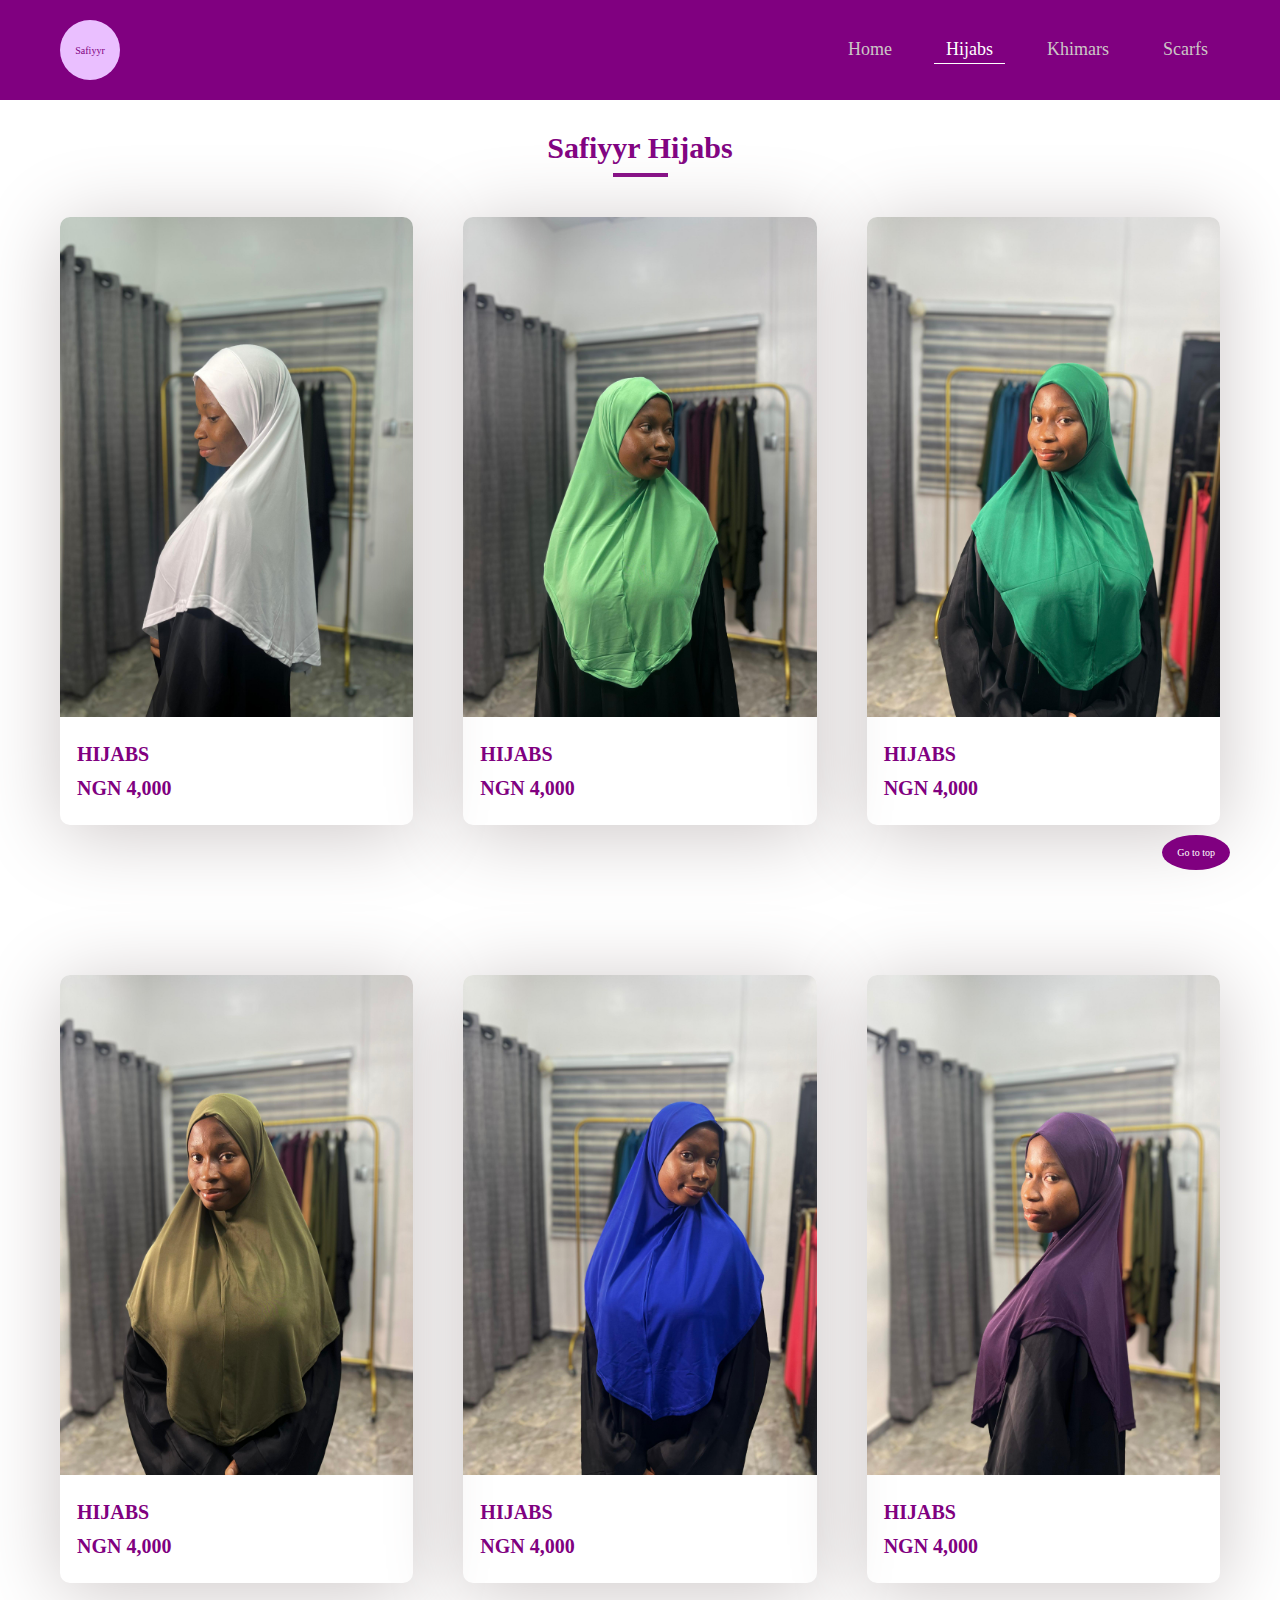
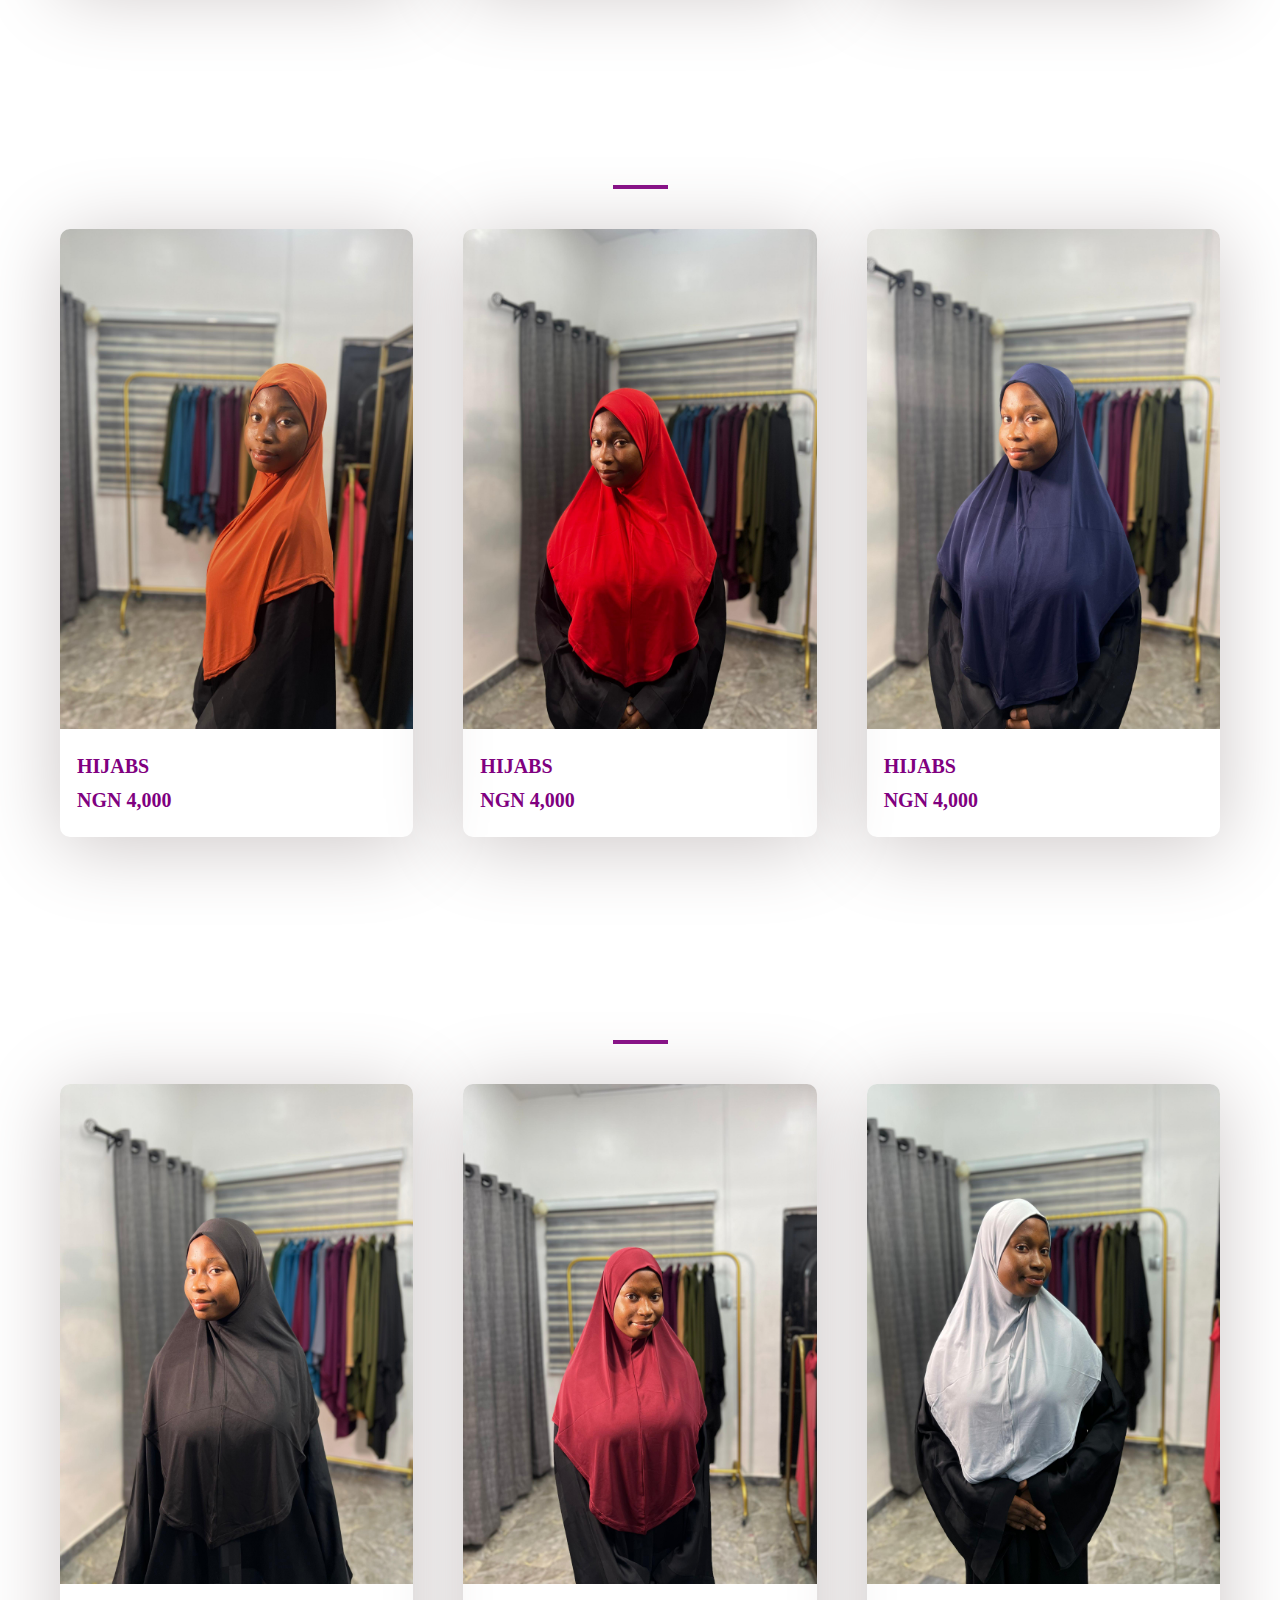
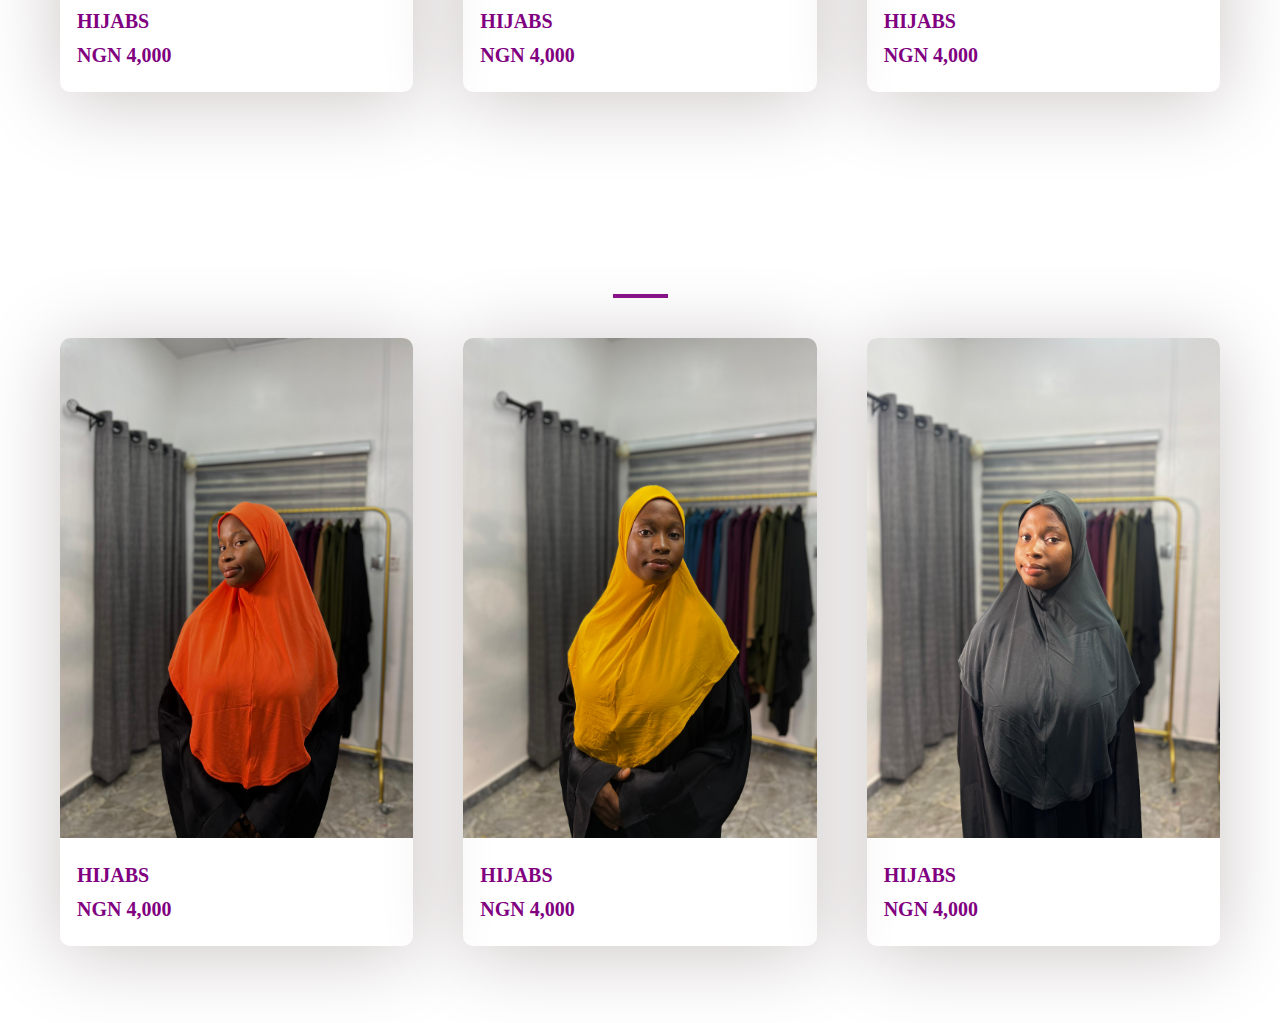
==== products/hijabs.html @ 01871b07 "Add files via upload" ====
<!DOCTYPE html>
<html lang="en">
<head>
    <meta charset="UTF-8">
    <meta name="viewport" content="width=device-width, initial-scale=1.0">
    <link rel="stylesheet" href="../css/style.css">
    <title>Safiyyr Websites</title>
    <link rel="icon" href="../img/logo.jpeg">
</head>
<body>

    <div class="app">
        <!--Header sction-->
        <header class="header">
         <!--Navigation section-->
         <nav class="navigation">
             <!--Logo-->
             <div class="logo-box">
               Safiyyr
             </div>
             <ul class="links">
                <li class="link-item "><a href="../index.html" class="link">home</a></li>
                 <li class="link-item selected"><a href="./products/hijabs.html" class="link">hijabs</a></li>
                 <li class="link-item"><a href="./khimars.html" class="link">khimars</a></li>
                 <li class="link-item"><a href="./scarfs.html" class="link">scarfs</a></li>
             </ul>
             <div class="hamburger">
                <span class="first_ham"></span>
                <span class="second_ham"></span>
                <span class="third_ham"></span>
            </div>
             <ul class="mobile_links transparent">
                <li class="link-item selected"><a href="../index.html" class="link">home</a></li>
                <li class="link-item"><a href="hijabs.html" class="link">products</a></li>
                <li class="link-item"><a href="khimars.html" class="link">khimars</a></li>
                <li class="link-item"><a href="scarfs.html" class="link">scarfs</a></li>
            </ul>
          
         </nav>
     </header>
     </div>


    <section class="products section">
        <h2 class="heading-secondary hij-pro">Safiyyr hijabs</h2>
        <div class="products-content">
            <article class="products-description">
                <img src="../hijabs/WhatsApp Image 2024-01-09 at 7.25.42 AM.jpeg" alt="flower" class="products-img">
                <div class="products-writeup">
                    <p>HIJABS</p>
                    <p>NGN 4,000</p>
                </div>
            </article>
            <article class="products-description">
                <img src="../hijabs/WhatsApp Image 2024-01-09 at 7.25.43 AM (2).jpeg"  alt="" class="products-img">
                <div class="products-writeup">
                    <p>HIJABS</p>
                    <p>NGN 4,000</p>
                </div>
            </article>
            <article class="products-description">
                <img src="../hijabs/WhatsApp Image 2024-01-09 at 7.25.43 AM.jpeg" alt="" class="products-img">
                <div class="products-writeup">
                    <p>HIJABS</p>
                    <p>NGN 4,000</p>
                </div>
                </article>
        </div>
     </section>

     <section class="products section">
        <div class="products-content">
            <article class="products-description">
                <img src="../hijabs/WhatsApp Image 2024-01-09 at 7.25.44 AM (1).jpeg" alt="flower" class="products-img">
                <div class="products-writeup">
                    <p>HIJABS</p>
                    <p>NGN 4,000</p>
                </div>
            </article>
            <article class="products-description">
                <img src="../hijabs/WhatsApp Image 2024-01-09 at 7.25.44 AM.jpeg"  alt="" class="products-img">
                <div class="products-writeup">
                    <p>HIJABS</p>
                   <p>NGN 4,000</p>
                </div>
            </article>
            <article class="products-description">
                <img src="../hijabs/WhatsApp Image 2024-01-09 at 7.25.45 AM (1).jpeg" alt="" class="products-img">
                <div class="products-writeup">
                    <p>HIJABS</p>
                    <p>NGN 4,000</p>
                </div>
                </article>
        </div>
     </section>

     <section class="products section">
        <h2 class="heading-secondary hij-pro"></h2>
        <div class="products-content">
            <article class="products-description">
                <img src="../hijabs/WhatsApp Image 2024-01-09 at 7.25.45 AM.jpeg" alt="flower" class="products-img">
                <div class="products-writeup">
                    <p>HIJABS</p>
                    <p>NGN 4,000</p>
                </div>
            </article>
            <article class="products-description">
                <img src="../hijabs/WhatsApp Image 2024-01-09 at 7.25.46 AM (1).jpeg"  alt="" class="products-img">
                <div class="products-writeup">
                    <p>HIJABS</p>
                    <p>NGN 4,000</p>
                </div>
            </article>
            <article class="products-description">
                <img src="../hijabs/WhatsApp Image 2024-01-09 at 7.25.46 AM.jpeg" alt="" class="products-img">
                <div class="products-writeup">
                    <p>HIJABS</p>
                    <p>NGN 4,000</p>
                </div>
                </article>
        </div>
     </section>

     <section class="products section">
        <h2 class="heading-secondary hij-pro"></h2>
        <div class="products-content">
            <article class="products-description">
                <img src="../hijabs/WhatsApp Image 2024-01-09 at 7.25.48 AM (1).jpeg" alt="flower" class="products-img">
                <div class="products-writeup">
                    <p>HIJABS</p>
                    <p>NGN 4,000</p>
                </div>
            </article>
            <article class="products-description">
                <img src="../hijabs/WhatsApp Image 2024-01-09 at 7.25.48 AM (2).jpeg"  alt="" class="products-img">
                <div class="products-writeup">
                    <p>HIJABS</p>
                    <p>NGN 4,000</p>
                </div>
            </article>
            <article class="products-description">
                <img src="../hijabs/WhatsApp Image 2024-01-09 at 7.25.48 AM.jpeg" alt="" class="products-img">
                <div class="products-writeup">
                    <p>HIJABS</p>
                    <p>NGN 4,000</p>
                </div>
                </article>
        </div>
     </section>

     <section class="products section">
        <h2 class="heading-secondary hij-pro"></h2>
        <div class="products-content">
            <article class="products-description">
                <img src="../hijabs/WhatsApp Image 2024-01-09 at 7.25.50 AM.jpeg" alt="flower" class="products-img">
                <div class="products-writeup">
                    <p>HIJABS</p>
                    <p>NGN 4,000</p>
                </div>
            </article>
            <article class="products-description">
                <img src="../hijabs/WhatsApp Image 2024-01-09 at 7.25.49 AM.jpeg"  alt="" class="products-img">
                <div class="products-writeup">
                    <p>HIJABS</p>
                    <p>NGN 4,000</p>
                </div>
            </article>
            <article class="products-description">
                <img src="../hijabs/WhatsApp Image 2024-01-09 at 7.25.47 AM.jpeg" alt="" class="products-img">
                <div class="products-writeup">
                    <p>HIJABS</p>
                    <p>NGN 4,000</p>
                </div>
                </article>
        </div>
     </section>
     <p><a href="#"  class="fa fa-caret-up fa-1x" id="home">Go to top</a></p>
     <script src="../index.js"></script>
</body>
</html>
---- css/style.css ----
/*******************************
*  Reset style
********************************/
* {
    padding: 0;
    margin: 0;
}

body {
  
    line-height: 1.5;
 }

html {scroll-behavior: smooth;

}





:root {
    --purple: #800080;
    --black: #454545;
    --light-purple: #eabfff;
    --dark-grey: #ccc6c6;
    --white: #fff;
    --light-purple-2: 
}

.app {
    width: 100%;
    }
*, 
*::after,
*::before {
    margin: 0;
    padding: 0;
    box-sizing: inherit;
}

html {
    box-sizing: border-box;
    font-size: 62.5%;
}

.header {
    width: 100%;
    /* font-size: 2rem; */
    padding: 2rem 6rem;
    position: fixed;
    background-color: var(--purple);
    color: white;
    z-index: 1000;
    top: 0;
    left: 0;   
}

.links {
    display: flex;
    column-gap: 3rem;
}


.link-item {
    border-bottom: 1px solid transparent;
    list-style: none;
    text-transform: capitalize;
    font-size: 1.8rem;
}
.link-item :hover {
    border-bottom: 1px solid white;
}

.link:link,
.link:visited {
    text-decoration: none;
    padding: 1rem 1.2rem;
    color: var(--dark-grey);
}

.link:hover {
    color: var(--white);
}

.navigation {
    display: flex;
    justify-content: space-between;
    align-items: center;
}
.mobile_links, .hamburger {
    display: none;
}
.hamburger > span {
    display: block;
    width: 1.72rem;
    height: 0.25rem;
    margin-bottom: 5px;
    background-color: #fff;
    border-radius: 200000px;
}
.first_ham,
.second_ham,
.third_ham {
    transition: all 0.5s ease-in-out;
}
.first_ham.open {
    transform: rotate(45deg);
    transform-origin: 1px;
    transition: all 0.5s ease-in-out;
}
.second_ham.open {
    opacity: 0;
    transition: all 0.5s ease-in-out;
}
.third_ham.open {
    transform: rotate(-45deg);
    transform-origin: -6px;
    transition: all 0.5s ease-in-out;
}
.transparent {
    opacity: 0;
}

.mobile_links > .link {
    color: #800080;
}
@media (max-width: 686px) {
    .links {
        display: none;
    }
    .mobile_links {
        display: flex;
        flex-direction: column;
        position: absolute;
        top: 110px;
        right: 30px;
        gap: 30px;
        padding: 20px 10px;
        align-items: center;
        background-color: #800080;
        width: 60%;
        border-radius: 20px;
        transition: all 0.5s ease-in-out;
        
    }
    .hamburger {
        display: block;
    }
}

/* tiktoksafiyyr.com */

.logo-box {
    display: flex;
    justify-content: center;
    align-items: center;
    width: 5rem;
    height: 5rem;
    padding: 3rem;
    background-color: var(--light-purple);
    color: var(--purple);
    border-radius: 50%;
    cursor: pointer;
}

.selected {
    border-bottom: 1px solid var(--white);
}

.selected a {
    color: var(--white) !important;
}

.btn {
    outline: none;
    padding: 1rem 1.4rem;
    display: inline-block;
    font-size: 1.65rem;
    text-transform: capitalize;
    background-color: var(--light-purple);
    border: none;
    color: var(--purple);
    transition: background-color 100ms ease-in-out;
    font-family: inherit;
}

.btn-rounded {
    border-radius: .5rem;
}

.btn:hover {
    background-color: #cb0ddc
}

main {
    height: 10rem;
    margin-top: 10rem;
}

.banner {
    height: 55rem;
    overflow: hidden;
    position: relative;
}

.banner-img {
    max-width: 100%;
    object-fit: cover;
}

.carousel-moving {
    width: 300%;
    height: 90%;
    font-size: 2rem;
    position: absolute;
    animation: carousel 9s linear infinite;
    margin-top: 8rem;
}

.carousel-moving::after {
    content: "";
    display: block;
    clear: left;
}

.carousel-scr {
    display: flex;
    justify-content: center;
    align-items: center;
    flex-direction: column;
     float: left; 
    width: calc(100% / 3);
    height: 100%;
    background-position: center;
    background-size: cover;
    background-repeat: no-repeat;
    color: var(--light-purple);
}

@media (max-width: 686px) {
    .banner {
        text-align: center;
    }
    .carousel-scr p {
        font-size: 3px;
        /* width: 0; */
    }
}

.carousel-heading {
    font-size: 6rem;
    margin-bottom: 4rem;
}

.carousel-scr p {
    font-size: 2.4rem;
    width: 100%;
    text-align: center;
}
.first-scr {
    background-image: linear-gradient(90deg, rgba(0, 0, 0, 0.5), 
    rgba(0, 0, 0, 0.85)), url(../img/logo.jpeg) ;
    background-size: cover;
    background-position: center;  
}
.second-scr{
    background-image: linear-gradient(90deg, rgba(0, 0, 0, 0.5), 
    rgba(0, 0, 0, 0.85)), url(../img/logo-3.jpeg);
    background-size: cover;
    background-position: center;
    
}
.third-scr {
    background-image: linear-gradient(90deg, rgba(0, 0, 0, 0.5), 
    rgba(0, 0, 0, 0.85)), url(../img/logo-2.jpeg);
    
}

/***************************
 * General setting section
*****************************/
.section {
    padding: 7.5rem 6rem;
    font-size: 2rem;
}

@media (max-width: 686px) {
    .section {
        padding: 5px;
    }
    .heading-secondary {
        text-align: center;
    }
}

/*****************************
* About us section
***************************/

.about-section {
    margin-top: 4rem;
}

.abt-sec {
  background-image: url(../img/WhatsApp\ Image\ 2024-01-11\ at\ 9.10.50\ AM.jpeg);
  background-size: cover;
  background-position: center;
  height: 100vh;
  margin-top: 10rem;
}

.heading-secondary {
    font-size: 3rem;
    display: flex;
    align-items: center;
    justify-content: center;
    flex-direction: column;
    margin-bottom: 4rem;
    text-transform: capitalize;
    color: var(--purple);
}


 .abt-seco {
    color: white;
 }
 
.heading-secondary::after  {
    content: '';
    width: 5.5rem;
    height: .4rem;
    background-color: var(--purple);
    display: block;
    margin-top: .25rem;
}

.about {
    font-size: 2rem;
    color: var(--black);
}
 
.about-content {
    display: flex;
    font-size: 2rem;
    justify-content: space-between;
}


 
.abt-wrt {
    color: var(--purple);
}

.abt-wrte {
    color: var(--white);
    text-shadow: #454545;
}

.about-writeup {
    width: 45%;
    text-align: justify;
    margin: 20px;
    position: relative;
    left: 15px;
    color: var(--black);
    font-size: 2.5rem;
}
 
.about-picture {
    width: 50rem;
    position: relative;
}
 
.first-frame{
    width: 45%;
    height: 30%;
    position: absolute;
    z-index: 10;
    transition: .5s ease-in;
}
 
.second-frame{
    width: 45%;
    position: absolute;
    right: 0;
    left: 11rem;
    top: 8rem;
    z-index: 10;
    transition: .5s ease-out;
}

@media (max-width: 686px) {
    .about-content {
        flex-direction: column;
    }
    .about-writeup {
        width: 100%;
        left: 0;
        text-align: center;
        font-size: 20px;
        margin: 0;
    }
    .abt-wrt {
        width: 100%;
    }
    .first-frame {
        position: static;
    }
    .second-frame {
        position: static;
    }
    .about-picture {
        display: flex;
        width: fit-content;
        margin: 0 auto;
        /* margin-top: 30px; */
        gap: 20px;
    }
    .about-picture-frame {
        /* width: fit-content; */
        z-index: 0;
    }
    .first-frame {
        width: 250px;
    }
    .second-frame {
        width: 250px;
    }
    .services-content {
        flex-direction: column;
    }
}

@media (max-width: 500px) {
    .first-frame {
        width: 45%;
    }
    .second-frame {
        width: 45%;
    }
    .about-picture {
        gap: 10px;
    }
}
 
.about-picture-frame:hover {
    /* transform: translate(2rem, 2rem);*/
    width: 50%;
    z-index: 200;
}
 
 
.about-img {
    max-width: 100%;
    color: var(--purple);
    border: 5px solid currentColor;
}


/*****************************
* Services section
***************************/

.services {
    background-color: var(--light-purple);
    margin-top: 10rem;
}

.ser-sec {
    background-image: url(../img/WhatsApp\ Image\ 2024-01-09\ at\ 7.25.43\ AM.jpeg);
    background-size: cover;
    background-position: center;
    height : 100vh;
    margin-top: 10rem;
}

.services-content {
    display: flex;
    column-gap: 5rem;
    color: var(--black);
}

.ser-cnt {
    color: black;
    font-size: 3rem;
}

.ser-seco {
    color: black;
}

.services-description {
    text-align: center;
    font-family: Cambria, Cochin, Georgia, Times, 'Times New Roman', serif;
}

.services-description h3 {
    margin-top: 2rem;
    text-transform: capitalize;
    font-size: 1.85rem;
    margin-bottom: .8rem;
    color: var(--black);
}

.icon-services {
   height: 3.2rem;
   width: 3.2rem;
}


/*****************************
* Products section
***************************/
.products-content {
    display: flex;
    column-gap: 5rem;
}

@media (max-width: 667px) {
    .products-content {
        flex-direction: column;
        column-gap: 0px;
        row-gap: 20px;
        width: fit-content;
        margin: 0 auto;
        padding-left: 10px;
        padding-right: 10px;
    }
    .products-description {
        width: 100%;
    }
    .products-writeup {
        text-align: center;
    }
}

@media (max-width: 165px) {
    .products-content {
        padding: 0px;
    }
}

@media (max-width: 145px) {
    .products-description {
        width: 110px;
    }
}

.products-description {
    flex-basis: calc(100% - 5rem / 3);
    display: flex;
    flex-direction: column;
    border-radius: 1rem;
    box-shadow: 0 8px 8rem var(--dark-grey);
    overflow: hidden;
}

.hij-pro {
    margin-top: 5rem;
}

.sca-sec {
    margin-top: 5rem;
}

.products-img {
    display: block;
    max-width: 100%;
    height: 50rem;
    width: 50rem;
}

.products-writeup {
    padding: 2rem 1.5rem;
    display: flex;
    flex-direction: column;
    font-family: Georgia, 'Times New Roman', Times, serif;
    color: var(--purple);
    font-weight: 900;
}

.btn-products{
    margin: auto;
}

/*******************
* Contact setup
********************/
p {
    margin: .2rem;
}

.contact-section {
    margin-top: 0 rem;
    margin-bottom: rem;
    background-color: var(--light-purple);
}


.ctc-sec {
    background-image: url(../img/WhatsApp\ Image\ 2024-01-09\ at\ 11.32.34\ AM\ \(2\).jpeg);
    background-size: cover;
    background-position: center;
    /* height : 100vh;
    margin-top: 10rem; */
}

.cnt-head {
    margin-top: 1rem;
    margin-bottom: 4rem;
    position: relative;
    top: 2rem;
}

.contact-content {
    display: grid;
    grid-template-columns: 2fr 1fr;
    padding: 15px;
}


@media (max-width: 667px) {
    .contact-content {
        display: flex;
        flex-direction: column;
        row-gap: 10px;
    }
    .contact-description {
        margin-top: 20px;
    }
}

@media (max-width: 235px) {
    .laten {
        display: none;
    }
}

.contact-description {
    text-align: left;
    font-size: 22px;
    /* font-family: 'Franklin Gothic Medium', 'Arial Narrow', Arial, sans-serif; */
    color: var(--purple);
    display: flex;
    flex-direction: column;
    row-gap: 10px;
}

.contact-description a {
    text-decoration: none;
    color: var(--purple);
}


.ctc-des {
    color: white;
}

.contact-head {
    color: var(--purple);
    position: relative;
    right: -200px;
}

.icon-contact {
    height: 2.5rem;
    width: 2.5rem;
    font-size: 18px;
}

.contact-logos {
    color: var(--purple);
    display: flex;
    position: relative;
    left: -140px;
    column-gap: 15px;
    row-gap: 20px;
    top: 14px;
}

.contact-icon {
    display: flex;
    font-size: 18px;
    text-decoration: none;
    color: var(--purple);
    align-items: center;
    gap: 5px;
}


 

.phn-wrt {
    color: var(--purple);
}
 
.mail-icon {
    display: flex;
    align-items: center;
    gap: 5px;
}

@media (max-width: 205px) {
    .mail-edit {
        font-size: 12px !important;
    }
}

.mail-edit {
    color: var(--purple);
    text-decoration: underline;
    font-size: 18px;
}

.clock-icon {
    display: flex;
    font-size: 18px;
    text-decoration: none;
    align-items: center;
    gap: 8px;
}

.clc-wrt {
    text-decoration: none;
}

.map-icon {
    display: flex;
    font-size: 18px;
    align-items: center;
    gap: 5px;
}

.loc-icon {
    display: flex;
    font-size: 18px;
    text-decoration: none;
    align-items: center;
    gap: 5px;
}
 

.twitter-icon {
    display: flex;
    font-size: 18px;
    text-decoration: underline;
    margin: 10px;
}

.contact-input {
    display: flex;
    column-gap: 5rem;
}

.contact-writeup {
    font-size: 200px;
    width: 60rem;
   margin: 8rem auto;
    color: var(--purple);
    font-family: inherit;
}

/*******************
* Footer setup
********************/




.footer {
    background-color:grey;
}

.footer-content {
    display: flex;
    /* align-items: center; */
    justify-content: space-between;
    column-gap: 5rem;
    color: var();
} 

@media screen and (max-width: 667px) {
    .footer-content {
        flex-direction: column;
    }
    .social {
        justify-content: center !important;
        gap: 30px;
    }
    .foot-bold {
        font-size: 25px !important;
    }
}

.footer-description {
    text-align: center;
}

.services-description {
    text-transform: capitalize;
    font-size: 1.85rem;
    color: black;
}

.foot-wrt {
    display: flex;
}

.copyrightt-section {
    position: absolute;
    display: flex;
    justify-content: center;
    align-items: center;
    font-size: 20px;
}

.section {
    justify-content: center;
    align-items: center;
}

.footer-copy {
    display: flex;
    justify-content: center;
    align-items: center;
    flex-direction: column;
    font-size: 20px;
    background-color: grey;
    text-align: center;
}

.social {
    display: flex;
    justify-content: space-between;
    align-items: center;
}
/*******************
* Carousel setup
********************/



.fa-caret-up{
    color: white;
    background: var(--purple);
    width: fit-content;
    height: fit-content;
    border-radius: 50%;
    position: fixed;
    bottom: 30px;
    right: 50px;
    padding: 10px 15px;
    text-decoration: none;
}




/*********************
Media Query 
**********************/

@media screen and (max-width: 768px) {
    .ser-sec {
        width: 100%;
        background-image: url(../khimars/WhatsApp\ Image\ 2024-01-11\ at\ 9.10.53\ AM.jpeg);

    }
}

/* @media screen and (max-width: 480px) {
    . {
        width: 100%;
    }
} */
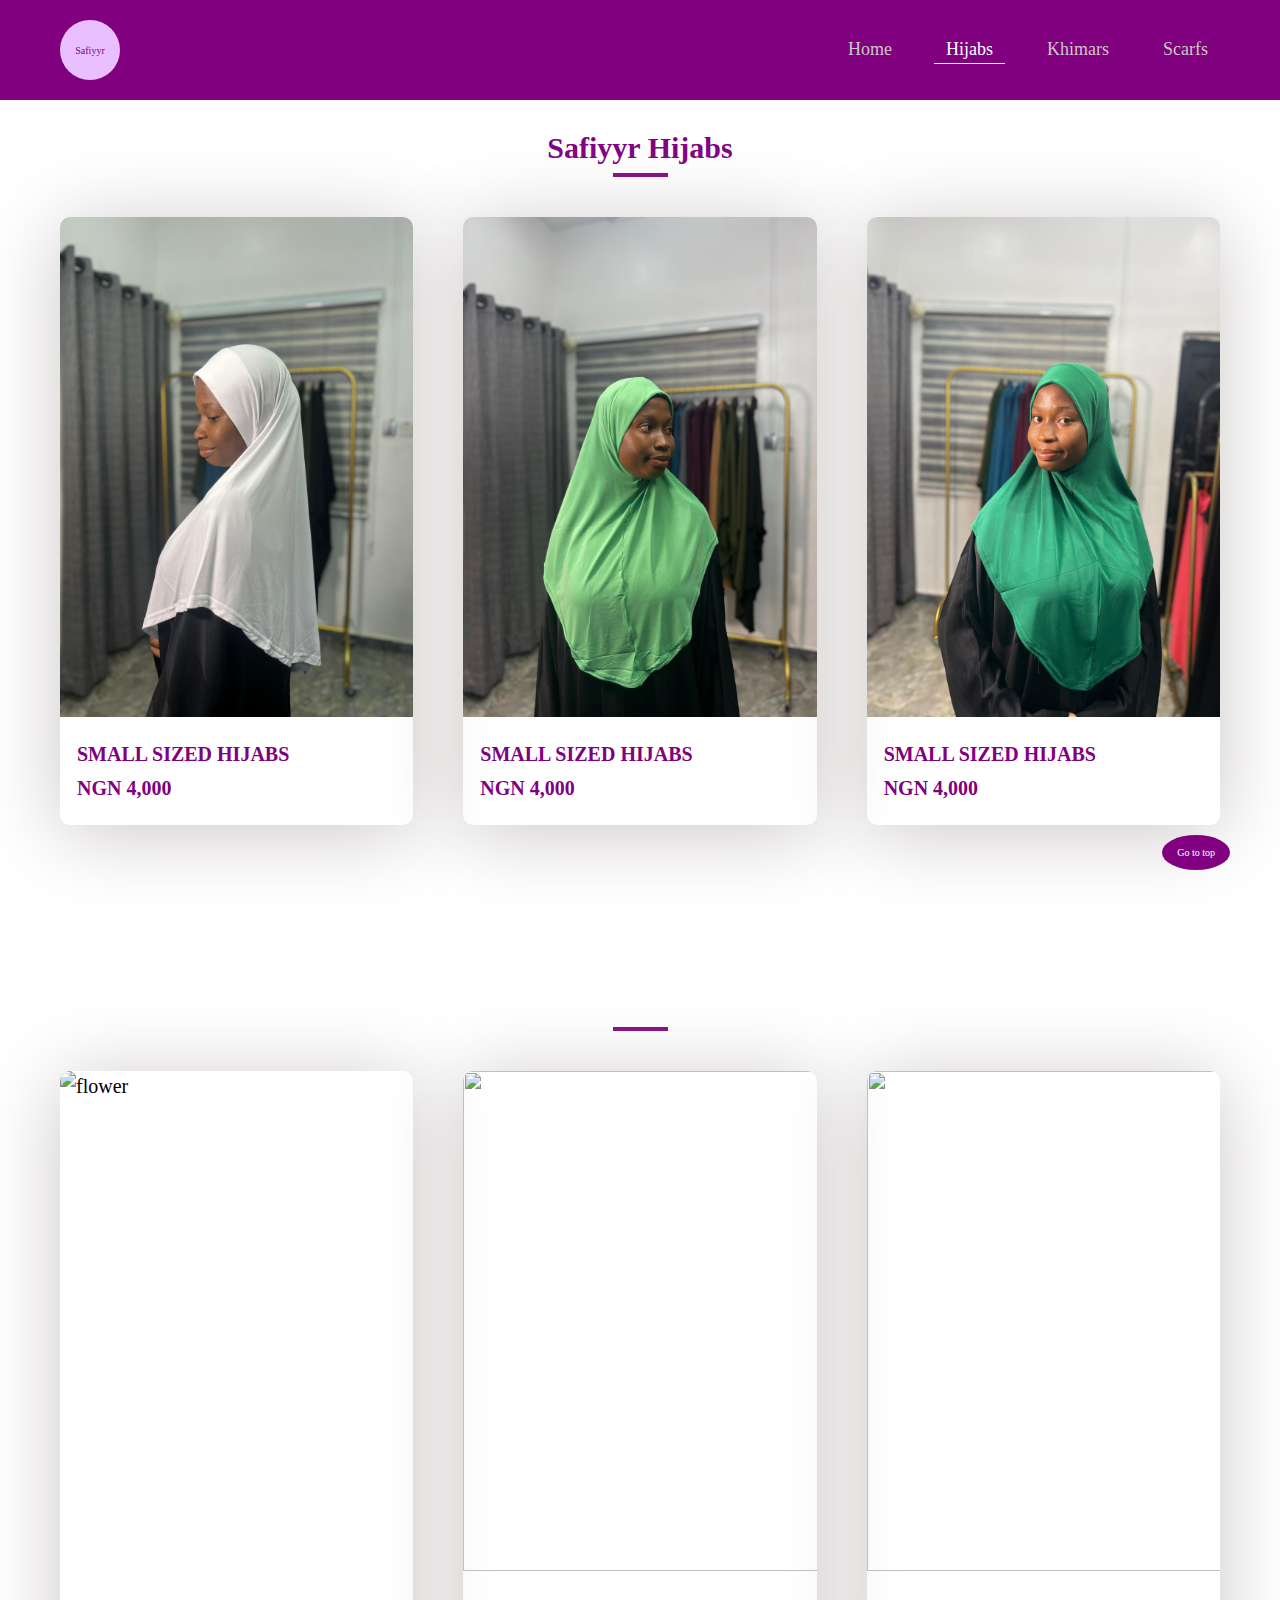
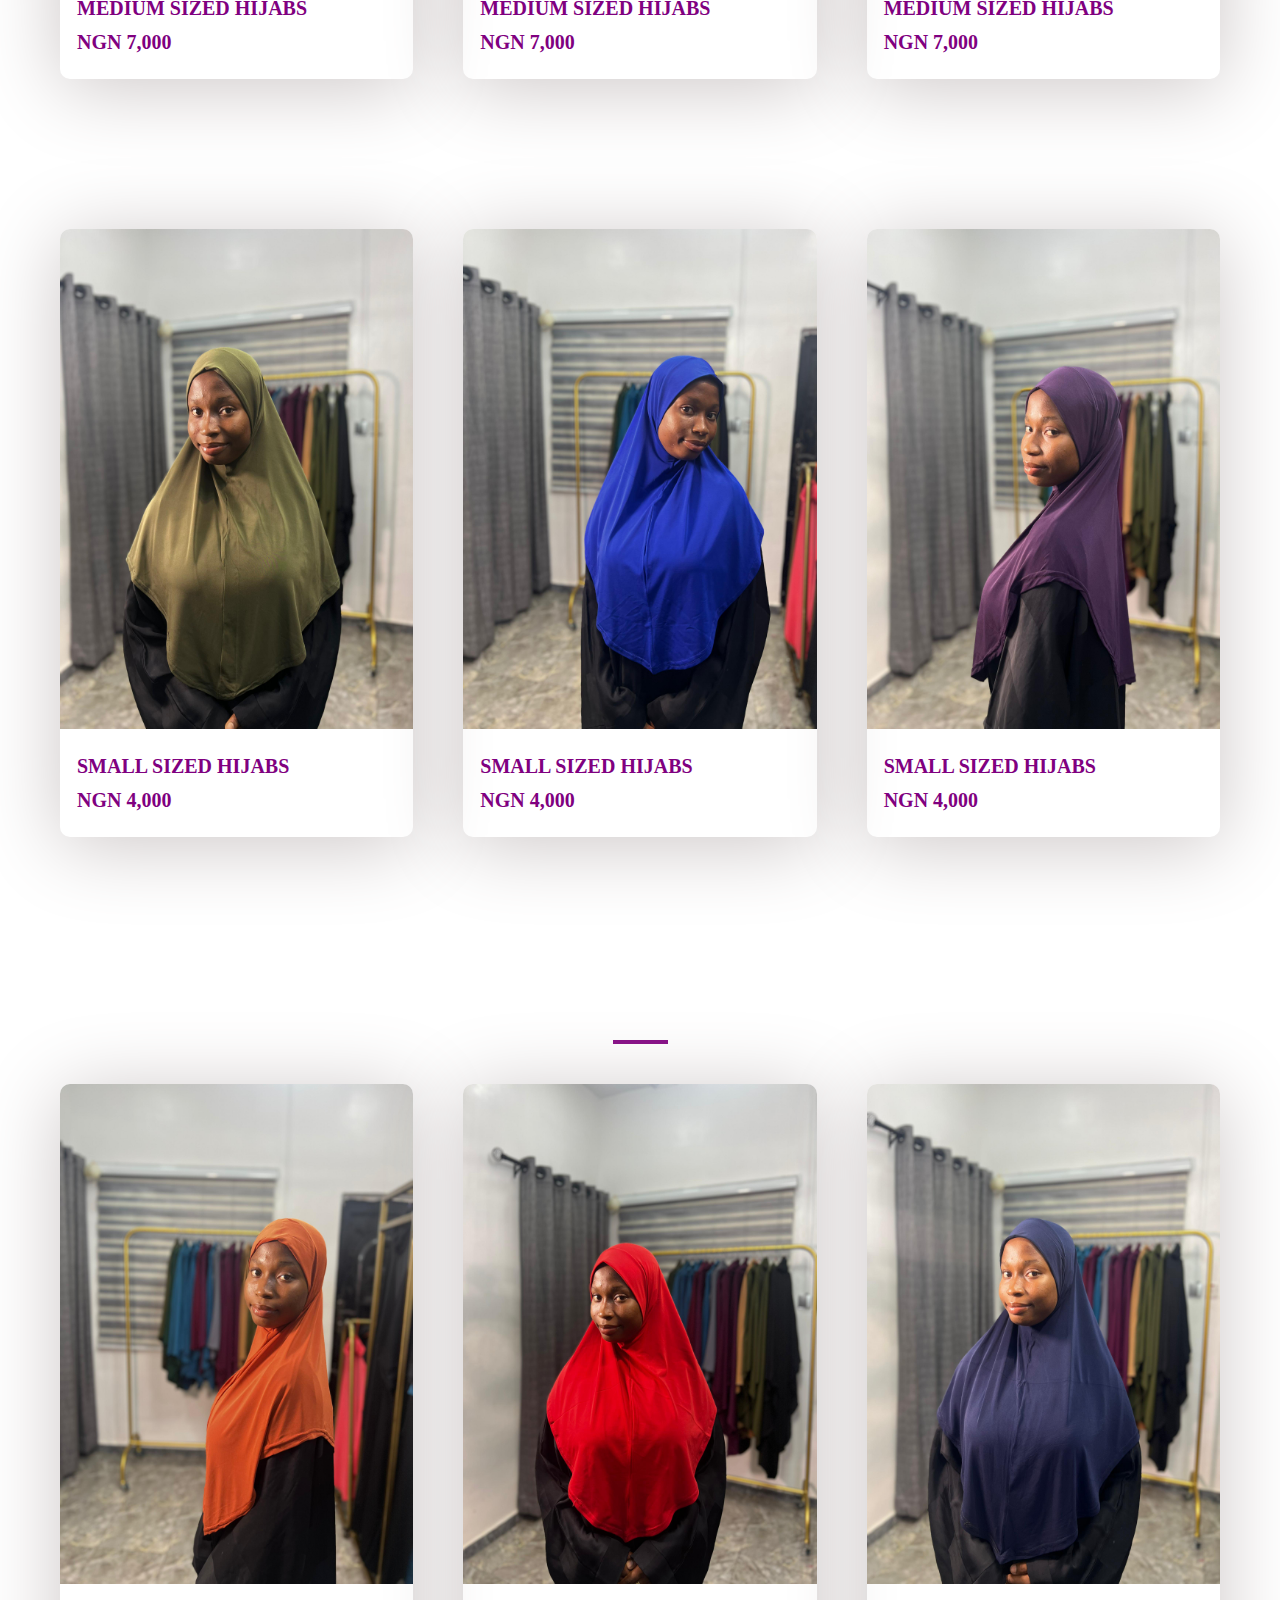
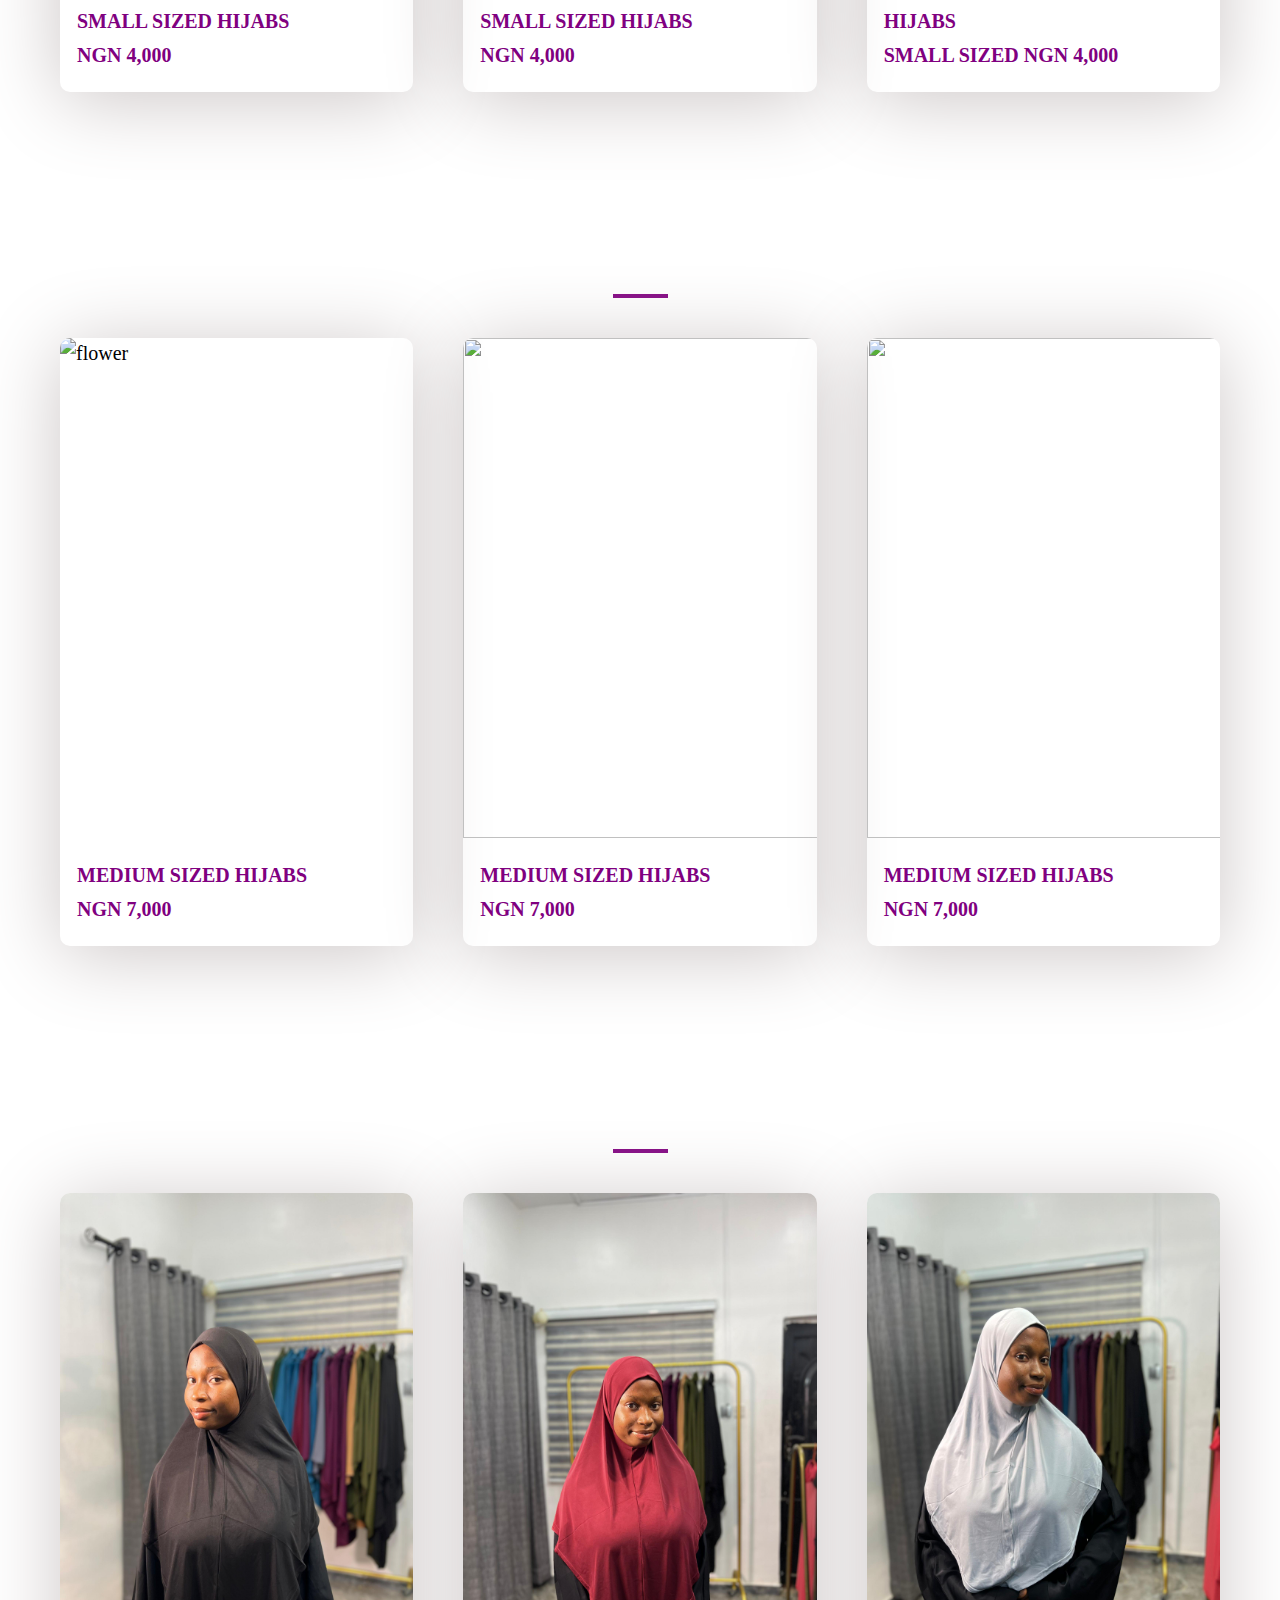
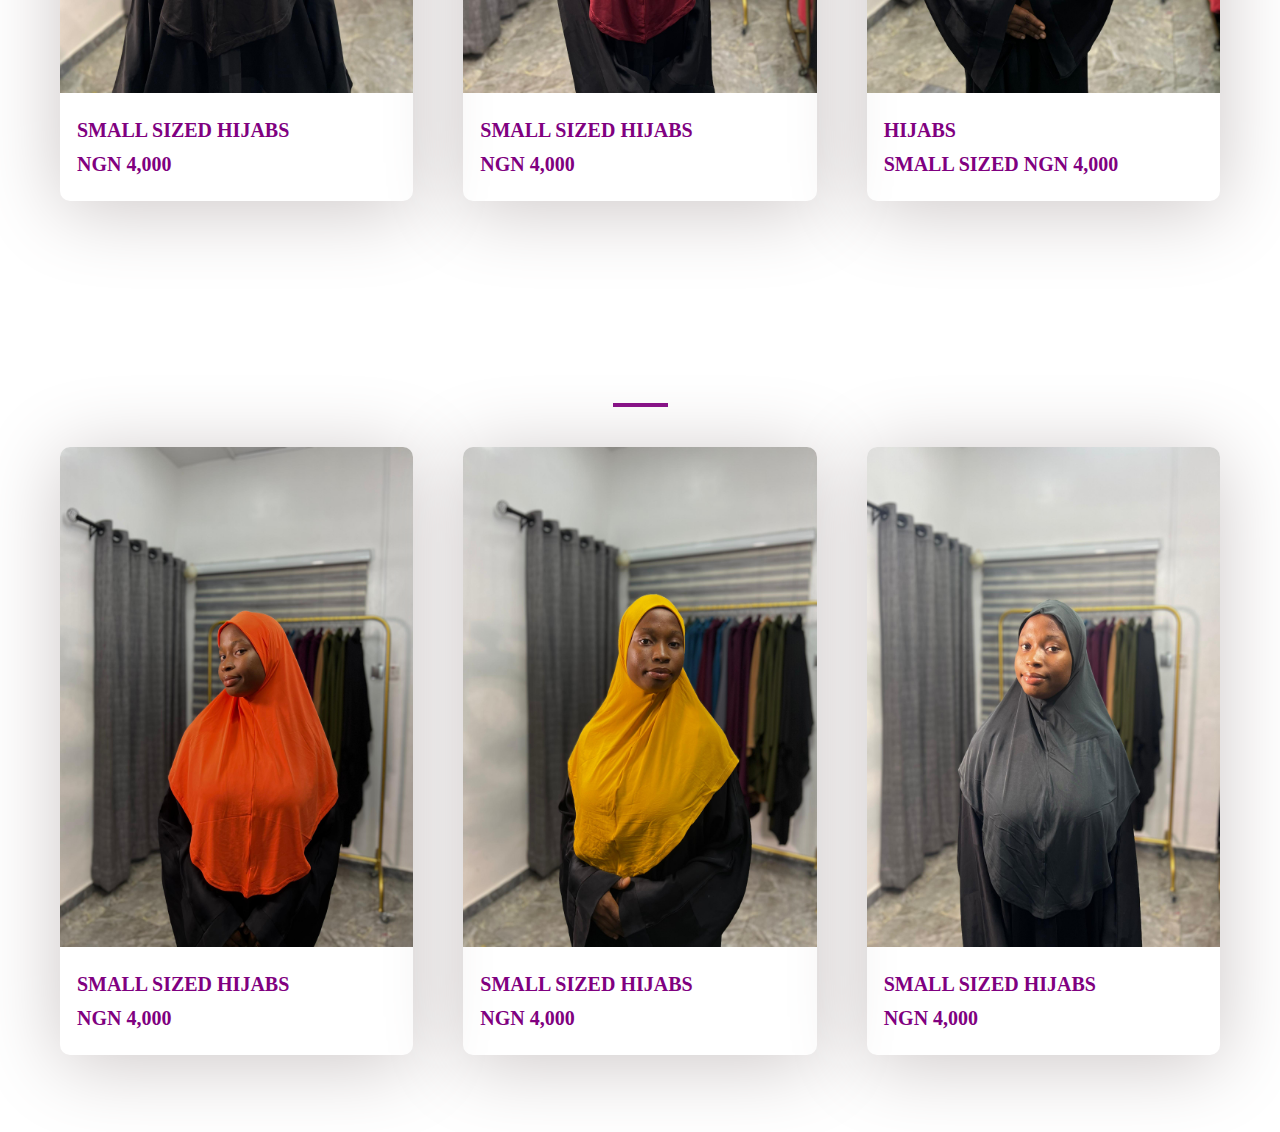
==== commit e5953f78: "Update hijabs.html" ====
--- a/products/hijabs.html
+++ b/products/hijabs.html
@@ -47,102 +47,156 @@
             <article class="products-description">
                 <img src="../hijabs/WhatsApp Image 2024-01-09 at 7.25.42 AM.jpeg" alt="flower" class="products-img">
                 <div class="products-writeup">
+                    <p>SMALL SIZED HIJABS</p>
+                    <p>NGN 4,000</p>
+                </div>
+            </article>
+            <article class="products-description">
+                <img src="../hijabs/WhatsApp Image 2024-01-09 at 7.25.43 AM (2).jpeg"  alt="" class="products-img">
+                <div class="products-writeup">
+                    <p>SMALL SIZED HIJABS</p>
+                    <p>NGN 4,000</p>
+                </div>
+            </article>
+            <article class="products-description">
+                <img src="../hijabs/WhatsApp Image 2024-01-09 at 7.25.43 AM.jpeg" alt="" class="products-img">
+                <div class="products-writeup">
+                    <p>SMALL SIZED HIJABS</p>
+                    <p>NGN 4,000</p>
+                </div>
+                </article>
+        </div>
+     </section>
+
+     <section class="products section">
+        <h2 class="heading-secondary hij-pro"></h2>
+        <div class="products-content">
+            <article class="products-description">
+                <img src="../hijabs/newhijab4.jpeg" alt="flower" class="products-img">
+                <div class="products-writeup">
+                    <p>MEDIUM SIZED HIJABS</p>
+                    <p>NGN 7,000</p>
+                </div>
+            </article>
+            <article class="products-description">
+                <img src="../hijabs/newhijab5.jpeg"  alt="" class="products-img">
+                <div class="products-writeup">
+                    <p>MEDIUM SIZED HIJABS</p>
+                    <p>NGN 7,000</p>
+                </div>
+            </article>
+            <article class="products-description">
+                <img src="../hijabs/newhijab7.jpeg" alt="" class="products-img">
+                <div class="products-writeup">
+                    <p>MEDIUM SIZED HIJABS</p>
+                    <p>NGN 7,000</p>
+                </div>
+                </article>
+        </div>
+     </section>
+
+     <section class="products section">
+        <div class="products-content">
+            <article class="products-description">
+                <img src="../hijabs/WhatsApp Image 2024-01-09 at 7.25.44 AM (1).jpeg" alt="flower" class="products-img">
+                <div class="products-writeup">
+                    <p>SMALL SIZED HIJABS</p>
+                    <p>NGN 4,000</p>
+                </div>
+            </article>
+            <article class="products-description">
+                <img src="../hijabs/WhatsApp Image 2024-01-09 at 7.25.44 AM.jpeg"  alt="" class="products-img">
+                <div class="products-writeup">
+                    <p>SMALL SIZED HIJABS</p>
+                   <p>NGN 4,000</p>
+                </div>
+            </article>
+            <article class="products-description">
+                <img src="../hijabs/WhatsApp Image 2024-01-09 at 7.25.45 AM (1).jpeg" alt="" class="products-img">
+                <div class="products-writeup">
+                    <p>SMALL SIZED HIJABS</p>
+                    <p>NGN 4,000</p>
+                </div>
+                </article>
+        </div>
+     </section>
+
+     <section class="products section">
+        <h2 class="heading-secondary hij-pro"></h2>
+        <div class="products-content">
+            <article class="products-description">
+                <img src="../hijabs/WhatsApp Image 2024-01-09 at 7.25.45 AM.jpeg" alt="flower" class="products-img">
+                <div class="products-writeup">
+                    <p>SMALL SIZED HIJABS</p>
+                    <p>NGN 4,000</p>
+                </div>
+            </article>
+            <article class="products-description">
+                <img src="../hijabs/WhatsApp Image 2024-01-09 at 7.25.46 AM (1).jpeg"  alt="" class="products-img">
+                <div class="products-writeup">
+                    <p>SMALL SIZED HIJABS</p>
+                    <p>NGN 4,000</p>
+                </div>
+            </article>
+            <article class="products-description">
+                <img src="../hijabs/WhatsApp Image 2024-01-09 at 7.25.46 AM.jpeg" alt="" class="products-img">
+                <div class="products-writeup">
                     <p>HIJABS</p>
-                    <p>NGN 4,000</p>
-                </div>
-            </article>
-            <article class="products-description">
-                <img src="../hijabs/WhatsApp Image 2024-01-09 at 7.25.43 AM (2).jpeg"  alt="" class="products-img">
+                    <p>SMALL SIZED NGN 4,000</p>
+                </div>
+                </article>
+        </div>
+     </section>
+
+     <section class="products section">
+        <h2 class="heading-secondary hij-pro"></h2>
+        <div class="products-content">
+            <article class="products-description">
+                <img src="../hijabs/newhijab1.jpeg" alt="flower" class="products-img">
+                <div class="products-writeup">
+                    <p>MEDIUM SIZED HIJABS</p>
+                    <p>NGN 7,000</p>
+                </div>
+            </article>
+            <article class="products-description">
+                <img src="../hijabs/newhijab2.jpeg"  alt="" class="products-img">
+                <div class="products-writeup">
+                    <p>MEDIUM SIZED HIJABS</p>
+                    <p>NGN 7,000</p>
+                </div>
+            </article>
+            <article class="products-description">
+                <img src="../hijabs/newhijab3.jpeg" alt="" class="products-img">
+                <div class="products-writeup">
+                    <p>MEDIUM SIZED HIJABS</p>
+                    <p>NGN 7,000</p>
+                </div>
+                </article>
+        </div>
+     </section>
+
+     <section class="products section">
+        <h2 class="heading-secondary hij-pro"></h2>
+        <div class="products-content">
+            <article class="products-description">
+                <img src="../hijabs/WhatsApp Image 2024-01-09 at 7.25.48 AM (1).jpeg" alt="flower" class="products-img">
+                <div class="products-writeup">
+                    <p>SMALL SIZED HIJABS</p>
+                    <p>NGN 4,000</p>
+                </div>
+            </article>
+            <article class="products-description">
+                <img src="../hijabs/WhatsApp Image 2024-01-09 at 7.25.48 AM (2).jpeg"  alt="" class="products-img">
+                <div class="products-writeup">
+                    <p>SMALL SIZED HIJABS</p>
+                    <p>NGN 4,000</p>
+                </div>
+            </article>
+            <article class="products-description">
+                <img src="../hijabs/WhatsApp Image 2024-01-09 at 7.25.48 AM.jpeg" alt="" class="products-img">
                 <div class="products-writeup">
                     <p>HIJABS</p>
-                    <p>NGN 4,000</p>
-                </div>
-            </article>
-            <article class="products-description">
-                <img src="../hijabs/WhatsApp Image 2024-01-09 at 7.25.43 AM.jpeg" alt="" class="products-img">
-                <div class="products-writeup">
-                    <p>HIJABS</p>
-                    <p>NGN 4,000</p>
-                </div>
-                </article>
-        </div>
-     </section>
-
-     <section class="products section">
-        <div class="products-content">
-            <article class="products-description">
-                <img src="../hijabs/WhatsApp Image 2024-01-09 at 7.25.44 AM (1).jpeg" alt="flower" class="products-img">
-                <div class="products-writeup">
-                    <p>HIJABS</p>
-                    <p>NGN 4,000</p>
-                </div>
-            </article>
-            <article class="products-description">
-                <img src="../hijabs/WhatsApp Image 2024-01-09 at 7.25.44 AM.jpeg"  alt="" class="products-img">
-                <div class="products-writeup">
-                    <p>HIJABS</p>
-                   <p>NGN 4,000</p>
-                </div>
-            </article>
-            <article class="products-description">
-                <img src="../hijabs/WhatsApp Image 2024-01-09 at 7.25.45 AM (1).jpeg" alt="" class="products-img">
-                <div class="products-writeup">
-                    <p>HIJABS</p>
-                    <p>NGN 4,000</p>
-                </div>
-                </article>
-        </div>
-     </section>
-
-     <section class="products section">
-        <h2 class="heading-secondary hij-pro"></h2>
-        <div class="products-content">
-            <article class="products-description">
-                <img src="../hijabs/WhatsApp Image 2024-01-09 at 7.25.45 AM.jpeg" alt="flower" class="products-img">
-                <div class="products-writeup">
-                    <p>HIJABS</p>
-                    <p>NGN 4,000</p>
-                </div>
-            </article>
-            <article class="products-description">
-                <img src="../hijabs/WhatsApp Image 2024-01-09 at 7.25.46 AM (1).jpeg"  alt="" class="products-img">
-                <div class="products-writeup">
-                    <p>HIJABS</p>
-                    <p>NGN 4,000</p>
-                </div>
-            </article>
-            <article class="products-description">
-                <img src="../hijabs/WhatsApp Image 2024-01-09 at 7.25.46 AM.jpeg" alt="" class="products-img">
-                <div class="products-writeup">
-                    <p>HIJABS</p>
-                    <p>NGN 4,000</p>
-                </div>
-                </article>
-        </div>
-     </section>
-
-     <section class="products section">
-        <h2 class="heading-secondary hij-pro"></h2>
-        <div class="products-content">
-            <article class="products-description">
-                <img src="../hijabs/WhatsApp Image 2024-01-09 at 7.25.48 AM (1).jpeg" alt="flower" class="products-img">
-                <div class="products-writeup">
-                    <p>HIJABS</p>
-                    <p>NGN 4,000</p>
-                </div>
-            </article>
-            <article class="products-description">
-                <img src="../hijabs/WhatsApp Image 2024-01-09 at 7.25.48 AM (2).jpeg"  alt="" class="products-img">
-                <div class="products-writeup">
-                    <p>HIJABS</p>
-                    <p>NGN 4,000</p>
-                </div>
-            </article>
-            <article class="products-description">
-                <img src="../hijabs/WhatsApp Image 2024-01-09 at 7.25.48 AM.jpeg" alt="" class="products-img">
-                <div class="products-writeup">
-                    <p>HIJABS</p>
-                    <p>NGN 4,000</p>
+                    <p>SMALL SIZED NGN 4,000</p>
                 </div>
                 </article>
         </div>
@@ -154,27 +208,31 @@
             <article class="products-description">
                 <img src="../hijabs/WhatsApp Image 2024-01-09 at 7.25.50 AM.jpeg" alt="flower" class="products-img">
                 <div class="products-writeup">
-                    <p>HIJABS</p>
+                    <p>SMALL SIZED HIJABS</p>
                     <p>NGN 4,000</p>
                 </div>
             </article>
             <article class="products-description">
                 <img src="../hijabs/WhatsApp Image 2024-01-09 at 7.25.49 AM.jpeg"  alt="" class="products-img">
                 <div class="products-writeup">
-                    <p>HIJABS</p>
+                    <p>SMALL SIZED HIJABS</p>
                     <p>NGN 4,000</p>
                 </div>
             </article>
             <article class="products-description">
                 <img src="../hijabs/WhatsApp Image 2024-01-09 at 7.25.47 AM.jpeg" alt="" class="products-img">
                 <div class="products-writeup">
-                    <p>HIJABS</p>
-                    <p>NGN 4,000</p>
-                </div>
-                </article>
-        </div>
-     </section>
+                    <p>SMALL SIZED HIJABS</p>
+                    <p>NGN 4,000</p>
+                </div>
+                </article>
+        </div>
+     </section>
+
+     
+
+     
      <p><a href="#"  class="fa fa-caret-up fa-1x" id="home">Go to top</a></p>
      <script src="../index.js"></script>
 </body>
-</html>+</html>
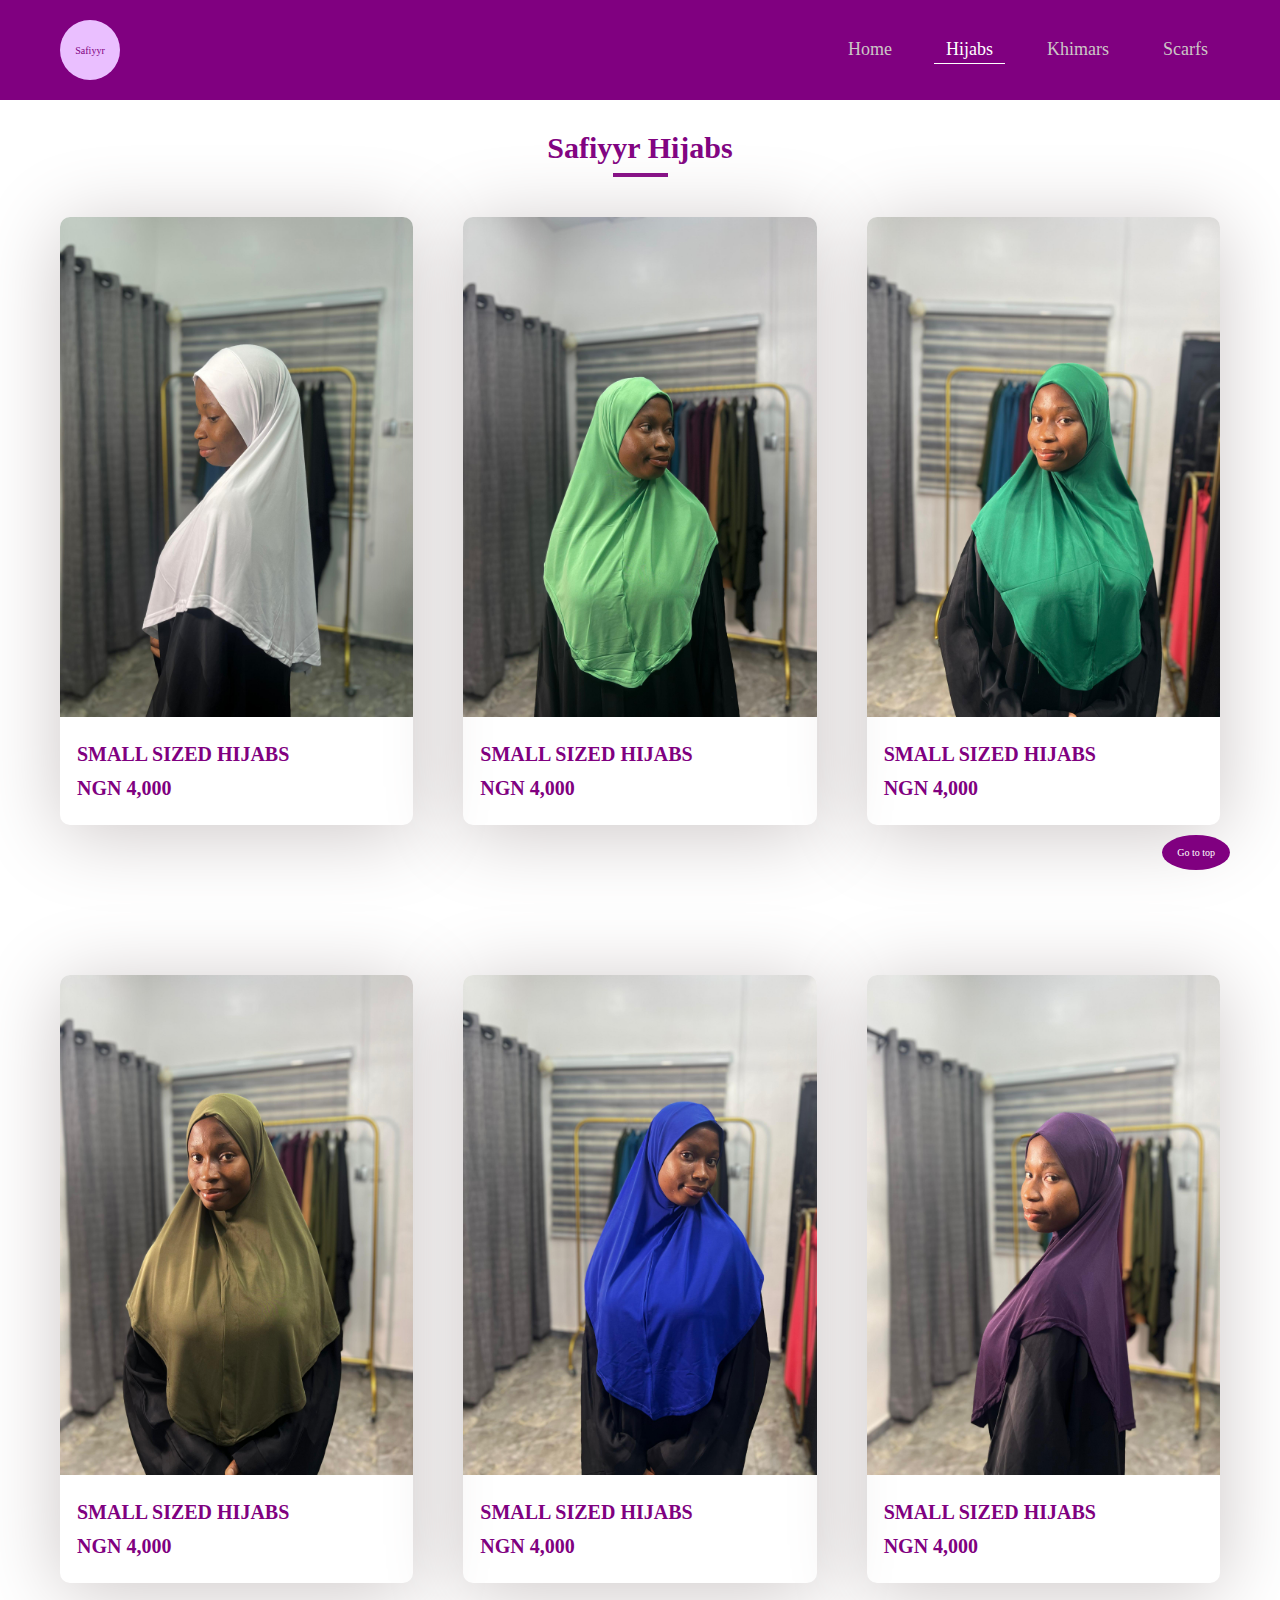
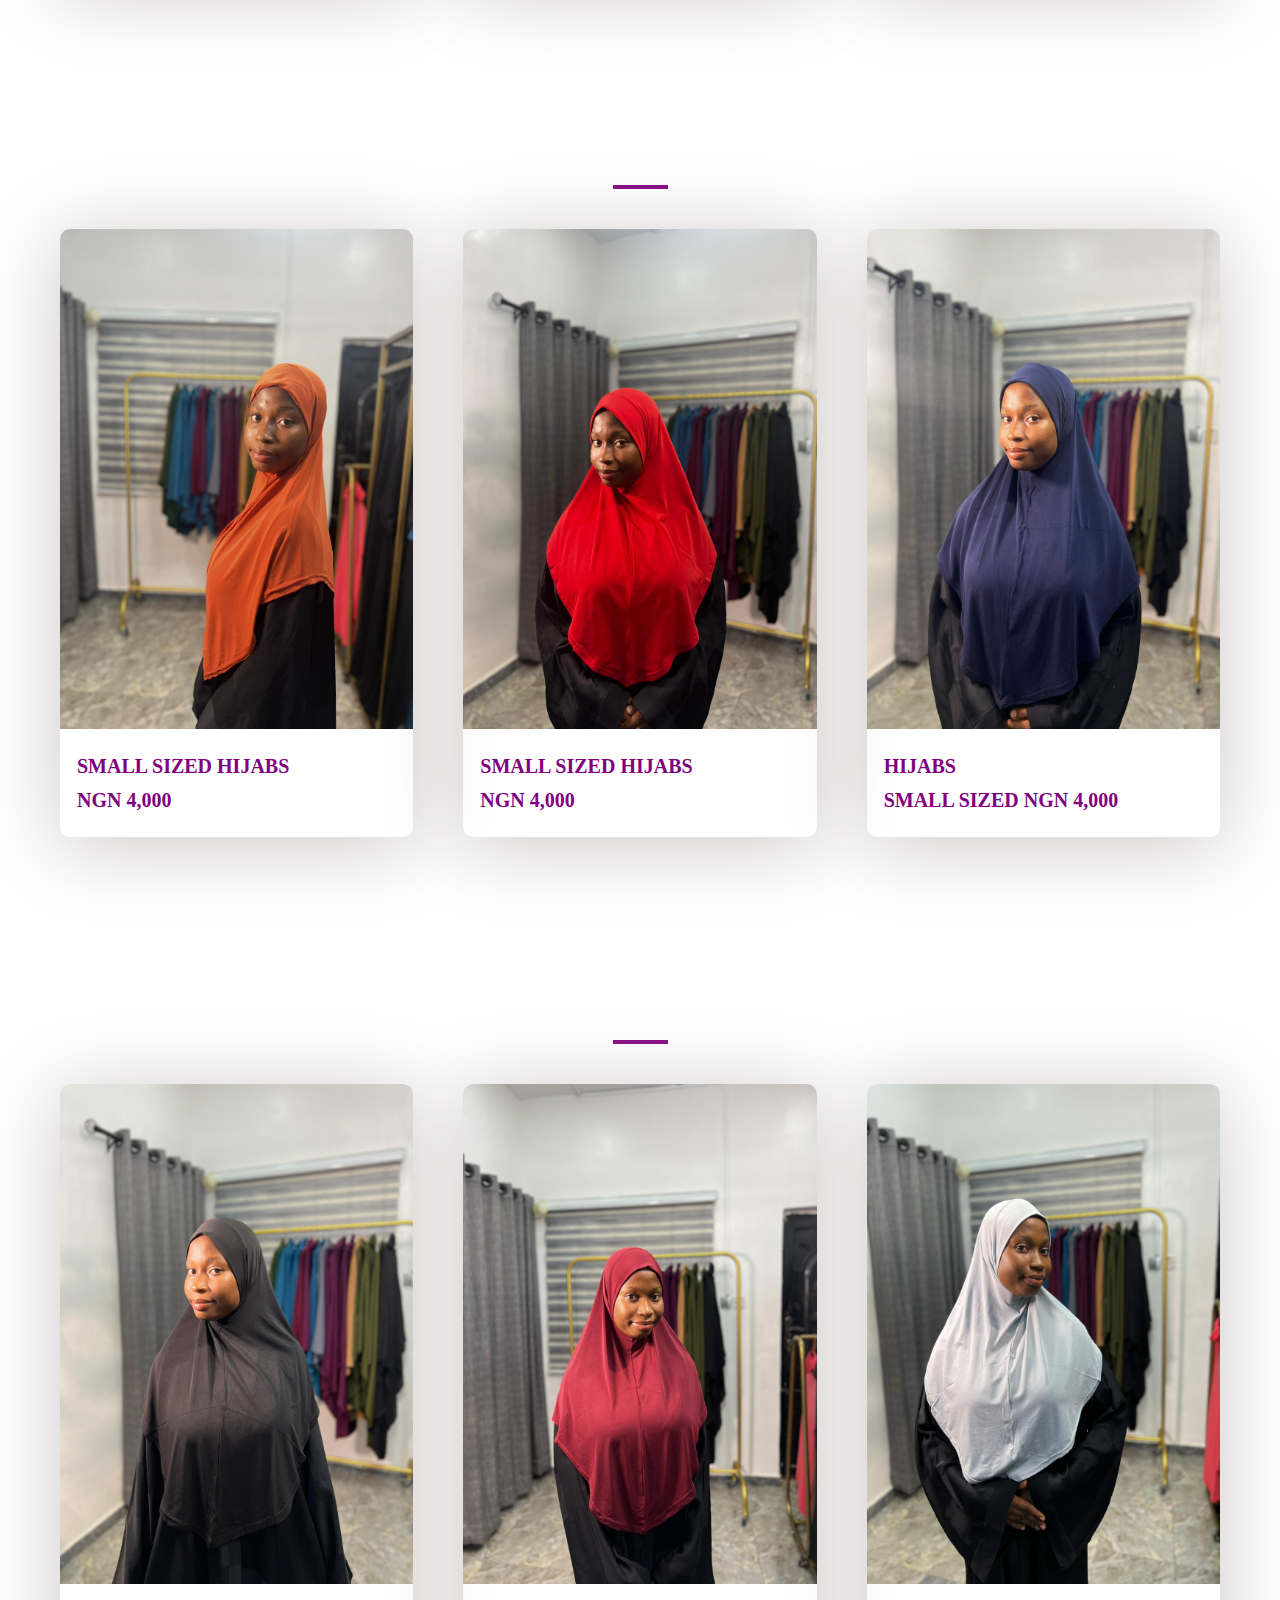
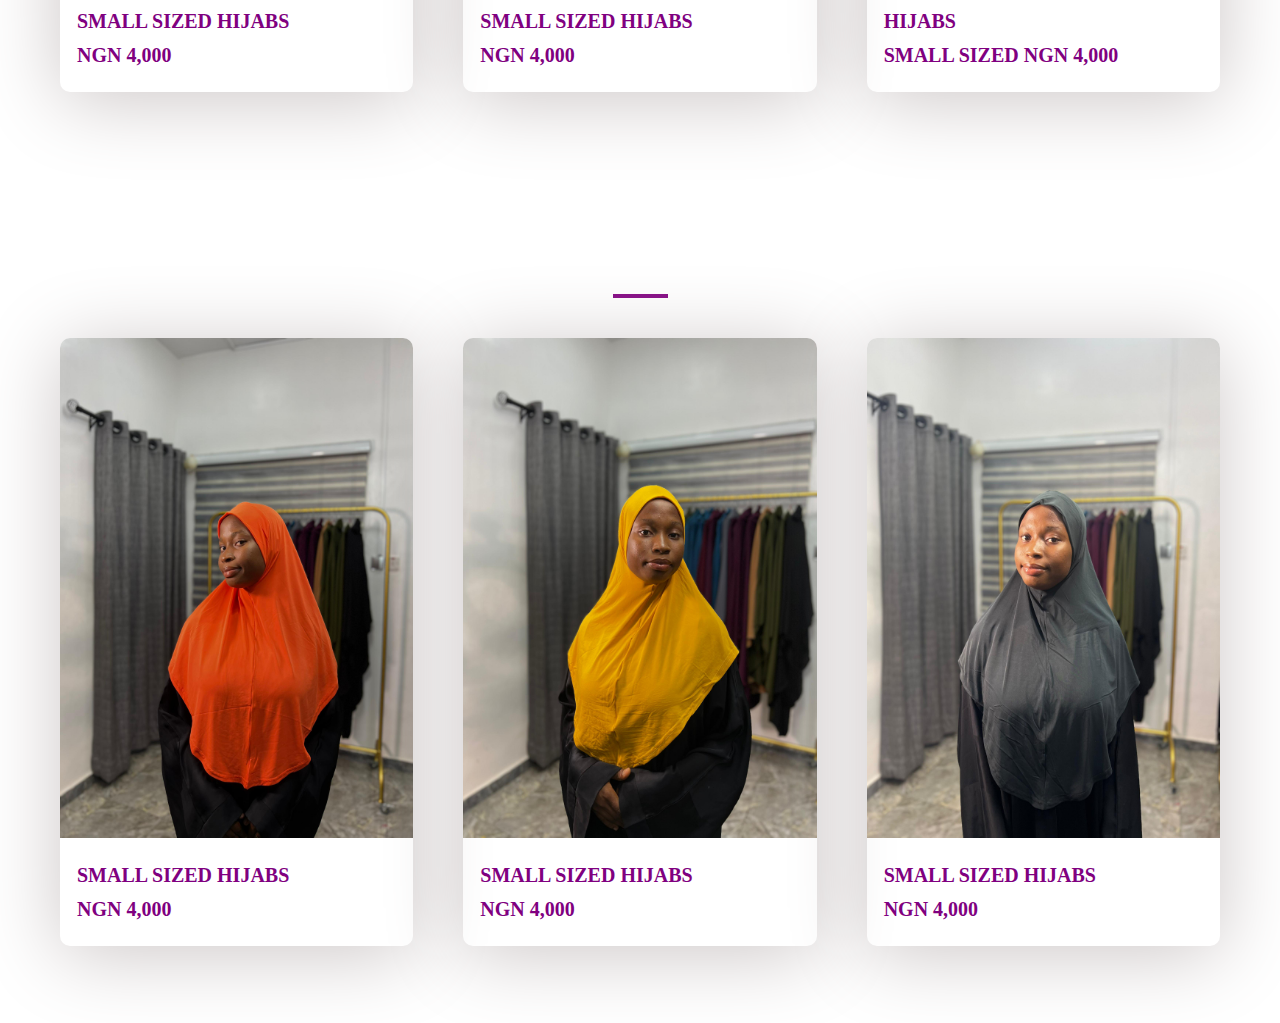
==== commit afc50ae5: "Update hijabs.html" ====
--- a/products/hijabs.html
+++ b/products/hijabs.html
@@ -69,33 +69,6 @@
      </section>
 
      <section class="products section">
-        <h2 class="heading-secondary hij-pro"></h2>
-        <div class="products-content">
-            <article class="products-description">
-                <img src="../hijabs/newhijab4.jpeg" alt="flower" class="products-img">
-                <div class="products-writeup">
-                    <p>MEDIUM SIZED HIJABS</p>
-                    <p>NGN 7,000</p>
-                </div>
-            </article>
-            <article class="products-description">
-                <img src="../hijabs/newhijab5.jpeg"  alt="" class="products-img">
-                <div class="products-writeup">
-                    <p>MEDIUM SIZED HIJABS</p>
-                    <p>NGN 7,000</p>
-                </div>
-            </article>
-            <article class="products-description">
-                <img src="../hijabs/newhijab7.jpeg" alt="" class="products-img">
-                <div class="products-writeup">
-                    <p>MEDIUM SIZED HIJABS</p>
-                    <p>NGN 7,000</p>
-                </div>
-                </article>
-        </div>
-     </section>
-
-     <section class="products section">
         <div class="products-content">
             <article class="products-description">
                 <img src="../hijabs/WhatsApp Image 2024-01-09 at 7.25.44 AM (1).jpeg" alt="flower" class="products-img">
@@ -148,32 +121,6 @@
         </div>
      </section>
 
-     <section class="products section">
-        <h2 class="heading-secondary hij-pro"></h2>
-        <div class="products-content">
-            <article class="products-description">
-                <img src="../hijabs/newhijab1.jpeg" alt="flower" class="products-img">
-                <div class="products-writeup">
-                    <p>MEDIUM SIZED HIJABS</p>
-                    <p>NGN 7,000</p>
-                </div>
-            </article>
-            <article class="products-description">
-                <img src="../hijabs/newhijab2.jpeg"  alt="" class="products-img">
-                <div class="products-writeup">
-                    <p>MEDIUM SIZED HIJABS</p>
-                    <p>NGN 7,000</p>
-                </div>
-            </article>
-            <article class="products-description">
-                <img src="../hijabs/newhijab3.jpeg" alt="" class="products-img">
-                <div class="products-writeup">
-                    <p>MEDIUM SIZED HIJABS</p>
-                    <p>NGN 7,000</p>
-                </div>
-                </article>
-        </div>
-     </section>
 
      <section class="products section">
         <h2 class="heading-secondary hij-pro"></h2>
